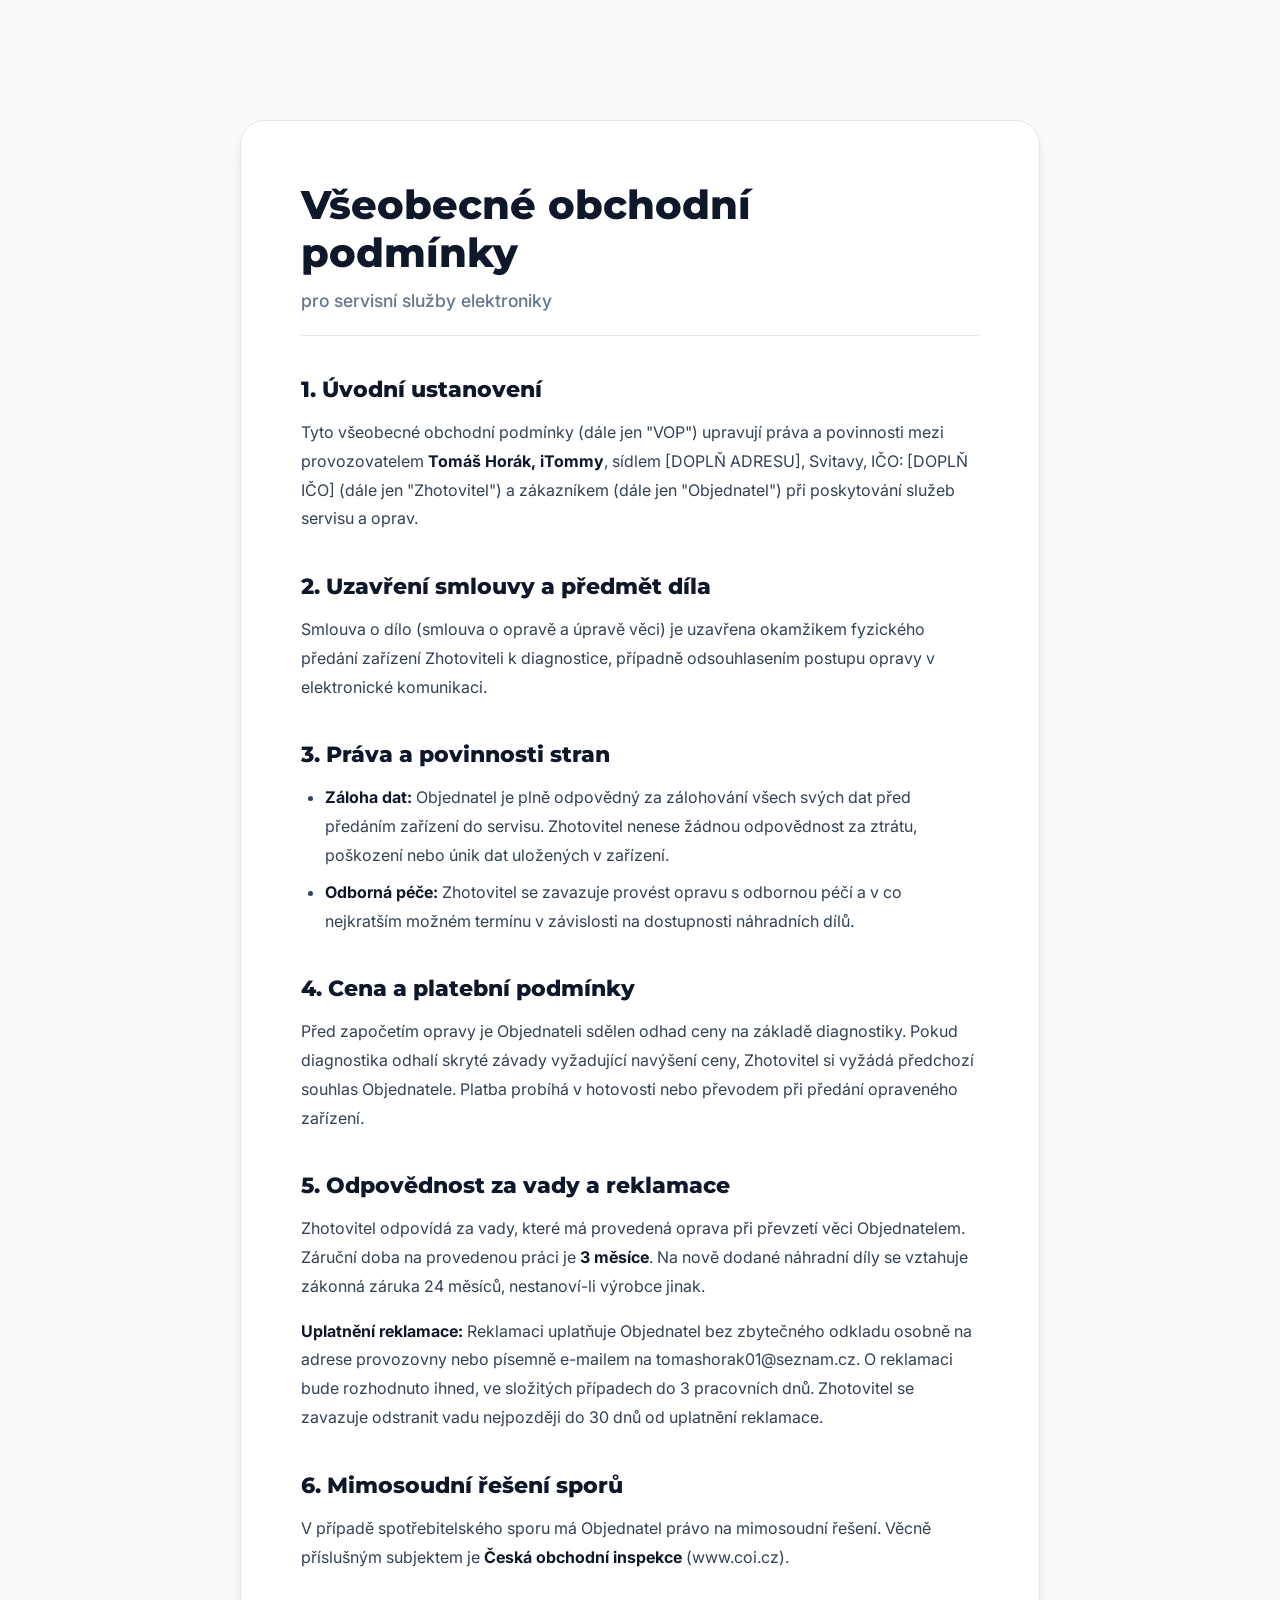
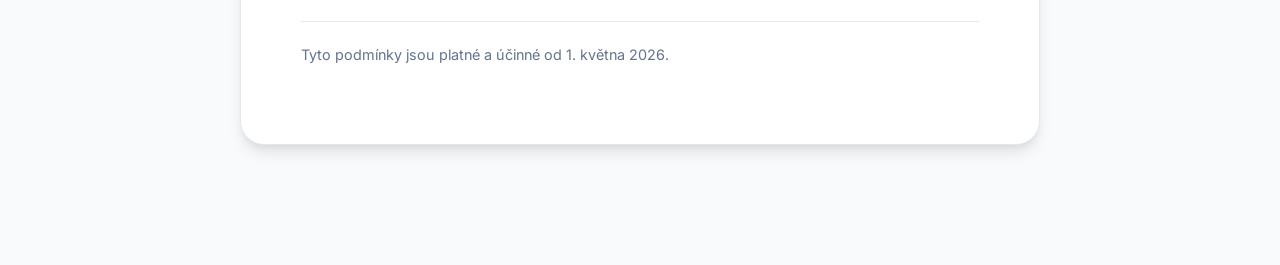
==== podminky.html @ 727a4d69 "Uploadnutí webu itommy na hosting githubu první commit" ====
<!DOCTYPE html>
<html lang="cs">
<head>
    <meta charset="UTF-8">
    <meta name="viewport" content="width=device-width, initial-scale=1.0">
    <title>Obchodní podmínky | iTommy</title>
    <link rel="stylesheet" href="style.css">
    <link rel="preconnect" href="https://fonts.googleapis.com">
    <link rel="preconnect" href="https://fonts.gstatic.com" crossorigin>
    <link href="https://fonts.googleapis.com/css2?family=Inter:wght@400;500;600;700&family=Montserrat:wght@700;800&display=swap" rel="stylesheet">
    <link rel="icon" type="image/png" sizes="96x96" href="favicon-96x96.png">
<link rel="icon" type="image/svg+xml" href="favicon.svg">
<link rel="shortcut icon" href="favicon.ico">
<link rel="apple-touch-icon" href="apple-touch-icon.png">
<meta name="apple-mobile-web-app-title" content="iTommy">
<link rel="manifest" href="manifest.webmanifest">
</head>
<body>
    <main>
        <section class="section-legal">
            <div class="container legal-container">
                <div class="legal-intro">
                    <h2>Všeobecné obchodní podmínky</h2>
                    <p>pro servisní služby elektroniky</p>
                </div>
                <div class="legal-content">
                    <h3>1. Úvodní ustanovení</h3>
                    <p>Tyto všeobecné obchodní podmínky (dále jen "VOP") upravují práva a povinnosti mezi provozovatelem <strong>Tomáš Horák, iTommy</strong>, sídlem [DOPLŇ ADRESU], Svitavy, IČO: [DOPLŇ IČO] (dále jen "Zhotovitel") a zákazníkem (dále jen "Objednatel") při poskytování služeb servisu a oprav.</p>

                    <h3>2. Uzavření smlouvy a předmět díla</h3>
                    <p>Smlouva o dílo (smlouva o opravě a úpravě věci) je uzavřena okamžikem fyzického předání zařízení Zhotoviteli k diagnostice, případně odsouhlasením postupu opravy v elektronické komunikaci.</p>

                    <h3>3. Práva a povinnosti stran</h3>
                    <ul>
                        <li><strong>Záloha dat:</strong> Objednatel je plně odpovědný za zálohování všech svých dat před předáním zařízení do servisu. Zhotovitel nenese žádnou odpovědnost za ztrátu, poškození nebo únik dat uložených v zařízení.</li>
                        <li><strong>Odborná péče:</strong> Zhotovitel se zavazuje provést opravu s odbornou péčí a v co nejkratším možném termínu v závislosti na dostupnosti náhradních dílů.</li>
                    </ul>

                    <h3>4. Cena a platební podmínky</h3>
                    <p>Před započetím opravy je Objednateli sdělen odhad ceny na základě diagnostiky. Pokud diagnostika odhalí skryté závady vyžadující navýšení ceny, Zhotovitel si vyžádá předchozí souhlas Objednatele. Platba probíhá v hotovosti nebo převodem při předání opraveného zařízení.</p>

                    <h3>5. Odpovědnost za vady a reklamace</h3>
                    <p>Zhotovitel odpovídá za vady, které má provedená oprava při převzetí věci Objednatelem. Záruční doba na provedenou práci je <strong>3 měsíce</strong>. Na nově dodané náhradní díly se vztahuje zákonná záruka 24 měsíců, nestanoví-li výrobce jinak.</p>
                    <p><strong>Uplatnění reklamace:</strong> Reklamaci uplatňuje Objednatel bez zbytečného odkladu osobně na adrese provozovny nebo písemně e-mailem na tomashorak01@seznam.cz. O reklamaci bude rozhodnuto ihned, ve složitých případech do 3 pracovních dnů. Zhotovitel se zavazuje odstranit vadu nejpozději do 30 dnů od uplatnění reklamace.</p>

                    <h3>6. Mimosoudní řešení sporů</h3>
                    <p>V případě spotřebitelského sporu má Objednatel právo na mimosoudní řešení. Věcně příslušným subjektem je <strong>Česká obchodní inspekce</strong> (www.coi.cz).</p>

                    <p class="legal-footer-note">Tyto podmínky jsou platné a účinné od 1. května 2026.</p>
                </div>
            </div>
        </section>
    </main>
</body>
</html>
---- style.css ----
/* iTommy - MODERN DESIGN SYSTEM */

:root {
    --primary: #0f172a;
    --accent: #2563eb;
    --accent-hover: #1d4ed8;
    --text: #334155;
    --text-light: #64748b;
    --bg-light: #f8fafc;
    --bg-white: #ffffff;
    --border: #e2e8f0;
    --radius-lg: 24px;
    --radius-md: 12px;
    --shadow: 0 10px 15px -3px rgba(0, 0, 0, 0.1), 0 4px 6px -2px rgba(0, 0, 0, 0.05);
    --font-main: 'Inter', sans-serif;
    --font-head: 'Montserrat', sans-serif;
    --container-width: 1200px;
}

* {
    box-sizing: border-box;
    margin: 0;
    padding: 0;
}

html {
    scroll-behavior: smooth;
    overflow-x: hidden; 
}

body {
    font-family: var(--font-main);
    color: var(--text);
    line-height: 1.6;
    background: var(--bg-white);
    -webkit-font-smoothing: antialiased;
    overflow-x: hidden;
}

img {
    max-width: 100%;
    display: block;
}

h1, h2, h3, h4 {
    font-family: var(--font-head);
    color: var(--primary);
    font-weight: 800;
    line-height: 1.2;
}

a {
    text-decoration: none;
    transition: 0.3s;
}

ul {
    list-style: none;
}

.container {
    max-width: var(--container-width);
    margin: 0 auto;
    padding: 0 24px;
}

/* Navigation */
.navbar {
    height: 85px;
    background: rgba(255, 255, 255, 0.98);
    backdrop-filter: blur(15px);
    position: sticky;
    top: 0;
    z-index: 2000;
    border-bottom: 1px solid var(--border);
    display: flex;
    align-items: center;
}

.nav-container {
    display: flex;
    justify-content: space-between;
    align-items: center;
    width: 100%;
}

.brand {
    display: flex;
    align-items: center;
    gap: 10px;
    z-index: 2100;
}

.logo-icon {
    font-size: 1.5rem;
}

.logo-text {
    font-family: var(--font-head);
    font-weight: 800;
    font-size: 1.4rem;
    color: var(--primary);
}

.logo-text span {
    color: var(--accent);
}

.nav-desktop {
    display: block;
}

.nav-list {
    display: flex;
    gap: 40px;
}

.nav-list a {
    color: var(--text);
    font-weight: 600;
    font-size: 0.95rem;
}

.nav-list a:hover {
    color: var(--accent);
}

.header-actions {
    display: flex;
    align-items: center;
    gap: 20px;
}

.hamburger {
    display: none;
    flex-direction: column;
    justify-content: space-between;
    width: 28px;
    height: 20px;
    background: transparent;
    border: none;
    cursor: pointer;
    z-index: 2200;
}

.hamburger .line {
    width: 100%;
    height: 3px;
    background: var(--primary);
    border-radius: 4px;
    transition: 0.3s cubic-bezier(0.68, -0.6, 0.32, 1.6);
}

.hamburger.is-active .line:nth-child(1) {
    transform: translateY(8.5px) rotate(45deg);
}

.hamburger.is-active .line:nth-child(2) {
    opacity: 0;
}

.hamburger.is-active .line:nth-child(3) {
    transform: translateY(-8.5px) rotate(-45deg);
}

.mobile-menu {
    position: fixed;
    top: 0;
    right: -100%;
    width: 100%;
    height: 100vh;
    background: var(--bg-white);
    z-index: 2050;
    padding: 120px 40px;
    transition: 0.5s cubic-bezier(0.77, 0, 0.175, 1);
}

.mobile-menu.is-open {
    right: 0;
}

.mobile-nav-links {
    display: flex;
    flex-direction: column;
    gap: 30px;
    text-align: center;
}

.mobile-nav-links a {
    font-size: 1.8rem;
    font-weight: 800;
    color: var(--primary);
}

/* Hero */
.hero {
    padding: 100px 0;
    background: radial-gradient(at top left, #f1f5f9 0%, #ffffff 70%);
}

.hero-grid {
    display: grid;
    grid-template-columns: 1.2fr 1fr;
    gap: 60px;
    align-items: center;
}

.pre-title {
    color: var(--accent);
    font-weight: 700;
    text-transform: uppercase;
    font-size: 0.85rem;
    letter-spacing: 2px;
    margin-bottom: 20px;
    display: block;
}

.hero h1 {
    font-size: 3.8rem;
    line-height: 1.1;
    margin-bottom: 30px;
}

.hero p {
    font-size: 1.25rem;
    color: var(--text-light);
    margin-bottom: 45px;
    max-width: 550px;
}

.hero-btns {
    display: flex;
    gap: 20px;
    margin-bottom: 30px;
    flex-wrap: wrap;
}

.hero-badges {
    display: flex;
    flex-wrap: wrap;
    gap: 14px;
}

.hero-badges span {
    display: inline-flex;
    align-items: center;
    padding: 10px 14px;
    background: rgba(37, 99, 235, 0.08);
    color: var(--primary);
    border: 1px solid rgba(37, 99, 235, 0.12);
    border-radius: 999px;
    font-weight: 600;
    font-size: 0.95rem;
}

.hero-image img {
    width: 100%;
    border-radius: var(--radius-lg);
    box-shadow: var(--shadow);
    object-fit: cover;
}

/* Buttons */
.btn {
    display: inline-block;
    padding: 16px 32px;
    border-radius: var(--radius-md);
    font-weight: 700;
    transition: 0.3s;
    border: none;
    cursor: pointer;
    text-align: center;
}

.btn-primary {
    background: var(--primary);
    color: white;
}

.btn-accent {
    background: var(--accent);
    color: white;
}

.btn-secondary {
    background: white;
    color: var(--primary);
    border: 1px solid var(--border);
}

.btn-full {
    width: 100%;
}

.btn:hover {
    transform: translateY(-3px);
    box-shadow: var(--shadow);
    filter: brightness(1.05);
}

.btn-accent:hover {
    background: var(--accent-hover);
}

/* Shared section intro */
.section-intro {
    text-align: center;
    margin-bottom: 70px;
}

.section-intro h2 {
    font-size: 2.8rem;
    margin-bottom: 20px;
}

.section-intro p {
    max-width: 700px;
    margin: 0 auto;
    color: var(--text-light);
    font-size: 1.05rem;
}

/* Services */
.section-services {
    padding: 120px 0;
    background: var(--bg-light);
}

.services-grid {
    display: grid;
    grid-template-columns: repeat(auto-fit, minmax(260px, 1fr));
    gap: 30px;
}

.s-card {
    background: var(--bg-white);
    padding: 40px 32px;
    border-radius: var(--radius-lg);
    border: 1px solid var(--border);
    transition: 0.4s;
}

.s-card:hover {
    transform: translateY(-12px);
    border-color: var(--accent);
    box-shadow: var(--shadow);
}

.s-icon {
    font-size: 3rem;
    margin-bottom: 25px;
    display: block;
}

.s-card h3 {
    margin-bottom: 14px;
    font-size: 1.35rem;
}

.s-card p {
    color: var(--text-light);
    font-size: 1rem;
}

.s-card.highlight {
    background: var(--primary);
    color: white;
}

.s-card.highlight h3,
.s-card.highlight p {
    color: white;
}

/* Pricing */
.section-pricing {
    padding: 120px 0;
    background: var(--bg-white);
}

.price-box {
    display: grid;
    grid-template-columns: 1fr 1fr;
    gap: 80px;
    background: var(--bg-white);
    border: 1px solid var(--border);
    padding: 60px;
    border-radius: 40px;
    box-shadow: var(--shadow);
}

.price-column {
    display: flex;
    flex-direction: column;
}

.price-cat {
    font-weight: 800;
    color: var(--accent);
    text-transform: uppercase;
    letter-spacing: 1px;
    margin-bottom: 30px;
}

.p-row {
    display: flex;
    justify-content: space-between;
    align-items: flex-start;
    gap: 20px;
    padding: 18px 0;
    border-bottom: 1px solid var(--border);
}

.p-row:last-child {
    border-bottom: none;
}

.p-row span {
    color: var(--text);
    font-weight: 500;
    flex: 1;
}

.p-row strong {
    color: var(--primary);
    font-weight: 800;
    white-space: nowrap;
}

.p-row.active span,
.p-row.active strong {
    color: var(--accent);
}

.price-footer {
    margin-top: 24px;
    text-align: center;
    color: var(--text-light);
    font-size: 0.95rem;
}

/* Contact */
.section-contact {
    padding: 120px 0;
}

.contact-wrapper {
    display: grid;
    grid-template-columns: 480px 1fr;
    border-radius: 40px;
    overflow: hidden;
    box-shadow: 0 40px 100px -20px rgba(15, 23, 42, 0.15);
}

.contact-sidebar {
    background: var(--primary);
    color: white;
    padding: 70px;
}

.contact-sidebar h2 {
    color: white;
    font-size: 2.5rem;
    margin-bottom: 20px;
}

.contact-sidebar > .sidebar-content > p {
    color: rgba(255, 255, 255, 0.78);
    margin-bottom: 40px;
    font-size: 1.05rem;
}

.contact-info-list,
.info-list {
    display: grid;
    gap: 32px;
}

.info-item {
    display: flex;
    gap: 18px;
    align-items: flex-start;
}

.info-item .icon {
    font-size: 1.4rem;
    color: var(--accent);
    line-height: 1.2;
}

.info-item strong {
    display: block;
    font-size: 0.8rem;
    text-transform: uppercase;
    color: #93c5fd;
    margin-bottom: 5px;
    letter-spacing: 0.5px;
}

.info-item p,
.info-item a {
    color: white;
    font-size: 1.05rem;
    font-weight: 500;
}

.contact-main {
    background: white;
    padding: 70px;
}

.contact-form h3 {
    margin-bottom: 30px;
    font-size: 2rem;
}

.form-grid {
    display: grid;
    grid-template-columns: 1fr 1fr;
    gap: 24px;
}

.form-grid .full {
    grid-column: 1 / -1;
}

.field label {
    display: block;
    font-weight: 700;
    margin-bottom: 10px;
    font-size: 0.9rem;
    color: var(--text-light);
}

.field input,
.field select,
.field textarea {
    width: 100%;
    padding: 16px;
    border: 1px solid var(--border);
    border-radius: 12px;
    font-family: inherit;
    font-size: 1rem;
    transition: 0.3s;
    background: white;
    color: var(--text);
}

.field input:focus,
.field select:focus,
.field textarea:focus {
    outline: none;
    border-color: var(--accent);
    box-shadow: 0 0 0 4px rgba(37, 99, 235, 0.1);
}

/* Footer */
.footer {
    padding: 80px 0;
    background: var(--bg-light);
    border-top: 1px solid var(--border);
}

.footer-content {
    display: flex;
    justify-content: space-between;
    align-items: center;
    gap: 30px;
    flex-wrap: wrap;
}

.footer-logo p {
    margin-top: 10px;
    color: var(--text-light);
}

.footer-bottom {
    display: flex;
    justify-content: space-between;
    align-items: center;
    width: 100%;
    flex-wrap: wrap;
    gap: 20px;
    margin-top: 20px;
}

.footer-bottom p {
    color: var(--text-light);
    font-size: 0.95rem;
}

.footer-links {
    display: flex;
    gap: 20px;
}

.footer-links a {
    color: var(--text-light);
    font-size: 0.95rem;
    font-weight: 500;
}

.footer-links a:hover {
    color: var(--accent);
}

/* Mobile CTA */
.mobile-cta {
    position: fixed;
    bottom: 0;
    width: 100%;
    display: none;
    grid-template-columns: 1fr 1fr;
    z-index: 1000;
}

.m-cta {
    padding: 18px 16px;
    text-align: center;
    font-weight: 800;
    color: white;
    font-size: 1rem;
}

.m-cta.call {
    background: #16a34a;
}

.m-cta.write {
    background: var(--accent);
}

/* Cookies */
.cookie-box {
    position: fixed;
    bottom: 30px;
    left: 30px;
    right: 30px;
    background: var(--primary);
    color: white;
    padding: 25px;
    border-radius: 20px;
    display: none;
    z-index: 3000;
    box-shadow: 0 20px 50px rgba(0, 0, 0, 0.3);
}

.cookie-box p {
    display: flex;
    justify-content: space-between;
    align-items: center;
    gap: 20px;
    flex-wrap: wrap;
}

.cookie-box button {
    background: var(--accent);
    color: white;
    border: none;
    border-radius: 10px;
    padding: 12px 18px;
    font-weight: 700;
    cursor: pointer;
}

/* Responsive */
@media (max-width: 1024px) {
    .nav-desktop,
    .btn-nav-cta {
        display: none;
    }

    .hamburger {
        display: flex;
    }

    .hero-grid,
    .price-box,
    .contact-wrapper {
        grid-template-columns: 1fr;
    }

    .hero h1 {
        font-size: 2.8rem;
    }

    .price-box,
    .contact-sidebar,
    .contact-main {
        padding: 40px;
    }

    .mobile-cta {
        display: grid;
    }

    body {
        padding-bottom: 70px;
    }
}

@media (max-width: 768px) {
    .hero {
        padding: 70px 0;
    }

    .section-services,
    .section-pricing,
    .section-contact {
        padding: 80px 0;
    }

    .section-intro h2 {
        font-size: 2.2rem;
    }

    .hero h1 {
        font-size: 2.3rem;
    }

    .hero p {
        font-size: 1.05rem;
        margin: 0 auto 30px auto;
    }

    .price-box {
        gap: 40px;
        border-radius: 24px;
    }

    .contact-wrapper {
        border-radius: 24px;
    }

    .contact-sidebar,
    .contact-main {
        padding: 32px 24px;
    }

    .hero-text {
        text-align: center;
    }

    .hero-btns {
        justify-content: center;
    }

    .hero-badges {
        justify-content: center;
        align-items: center;
    }

    .s-card {
        text-align: center;
    }

    .s-icon {
        margin-left: auto;
        margin-right: auto;
    }
}

@media (max-width: 600px) {
    .container {
        padding: 0 18px;
    }

    .navbar {
        height: 76px;
    }

    .logo-text {
        font-size: 1.2rem;
    }

    .mobile-menu {
        padding: 110px 24px 40px;
    }

    .mobile-nav-links a {
        font-size: 1.4rem;
    }

    .hero-btns {
        flex-direction: column;
    }

    /* ZDE JE OPRAVENÁ SEKCE PRO MOBILNÍ ŠTÍTKY */
    .hero-badges {
        flex-direction: row;
        flex-wrap: wrap;
        justify-content: center;
        gap: 8px;
    }

    .hero-badges span {
        font-size: 0.8rem;
        padding: 6px 10px;
    }
    /* KONEC OPRAVY PRO ŠTÍTKY */

    .form-grid {
        grid-template-columns: 1fr;
    }

    .p-row {
        flex-direction: column;
        align-items: flex-start;
        background: var(--bg-light);
        padding: 16px;
        border-radius: var(--radius-md);
        margin-bottom: 12px;
        border: 1px solid var(--border) !important;
        gap: 6px;
    }

    .p-row:last-child {
        margin-bottom: 0;
    }

    .p-row span {
        font-size: 0.95rem;
        line-height: 1.4;
        width: 100%;
    }

    .p-row strong {
        font-size: 1.15rem;
        color: var(--accent);
        white-space: normal;
        margin-top: 4px;
        display: block;
    }

    .p-row.active {
        background: rgba(37, 99, 235, 0.05);
        border-color: rgba(37, 99, 235, 0.2) !important;
    }

    .price-box {
        padding: 16px;
        background: transparent;
        border: none;
        box-shadow: none;
        gap: 30px;
    }

    .price-cat {
        text-align: center;
        margin-bottom: 20px;
    }

    .footer-content {
        flex-direction: column;
        align-items: flex-start;
    }

    .cookie-box {
        left: 16px;
        right: 16px;
        bottom: 16px;
        padding: 18px;
    }

    .cookie-box p {
        flex-direction: column;
        align-items: flex-start;
    }
}

/* Skrytí mobilního menu pro desktop */
@media (min-width: 1025px) {
    .mobile-menu {
        display: none !important;
    }
}

/* Zobrazení karet vedle sebe pro desktop - specificky podle sekcí */
@media (min-width: 1200px) {
    #sluzby .services-grid {
        grid-template-columns: repeat(5, 1fr);
        gap: 20px;
    }

    #sluzby .s-card {
        padding: 30px 24px;
    }

    #proces .services-grid {
        grid-template-columns: repeat(4, 1fr);
    }
}

/* Právní dokumenty (GDPR, VOP) */
.section-legal {
    padding: 120px 0;
    background: var(--bg-light);
}

.legal-container {
    max-width: 800px;
    background: var(--bg-white);
    padding: 60px;
    border-radius: var(--radius-lg);
    box-shadow: var(--shadow);
    border: 1px solid var(--border);
}

.legal-intro {
    text-align: left;
    margin-bottom: 40px;
    padding-bottom: 20px;
    border-bottom: 1px solid var(--border);
}

.legal-intro h2 {
    font-size: 2.5rem;
    margin-bottom: 10px;
}

.legal-intro p {
    color: var(--text-light);
    font-size: 1.1rem;
    font-weight: 500;
}

.legal-content {
    color: var(--text);
    font-size: 1rem;
    line-height: 1.8;
}

.legal-content h3 {
    margin-top: 40px;
    margin-bottom: 15px;
    font-size: 1.4rem;
    color: var(--primary);
}

.legal-content p {
    margin-bottom: 16px;
}

.legal-content ul {
    list-style-type: disc;
    margin-left: 24px;
    margin-bottom: 24px;
}

.legal-content li {
    margin-bottom: 8px;
}

.legal-content strong {
    color: var(--primary);
    font-weight: 700;
}

.legal-footer-note {
    margin-top: 50px;
    font-size: 0.9rem;
    color: var(--text-light);
    border-top: 1px solid var(--border);
    padding-top: 20px;
}

@media (max-width: 768px) {
    .section-legal {
        padding: 80px 0;
    }
    
    .legal-container {
        padding: 32px 24px;
        border-radius: var(--radius-md);
    }

    .legal-intro h2 {
        font-size: 2rem;
    }
}
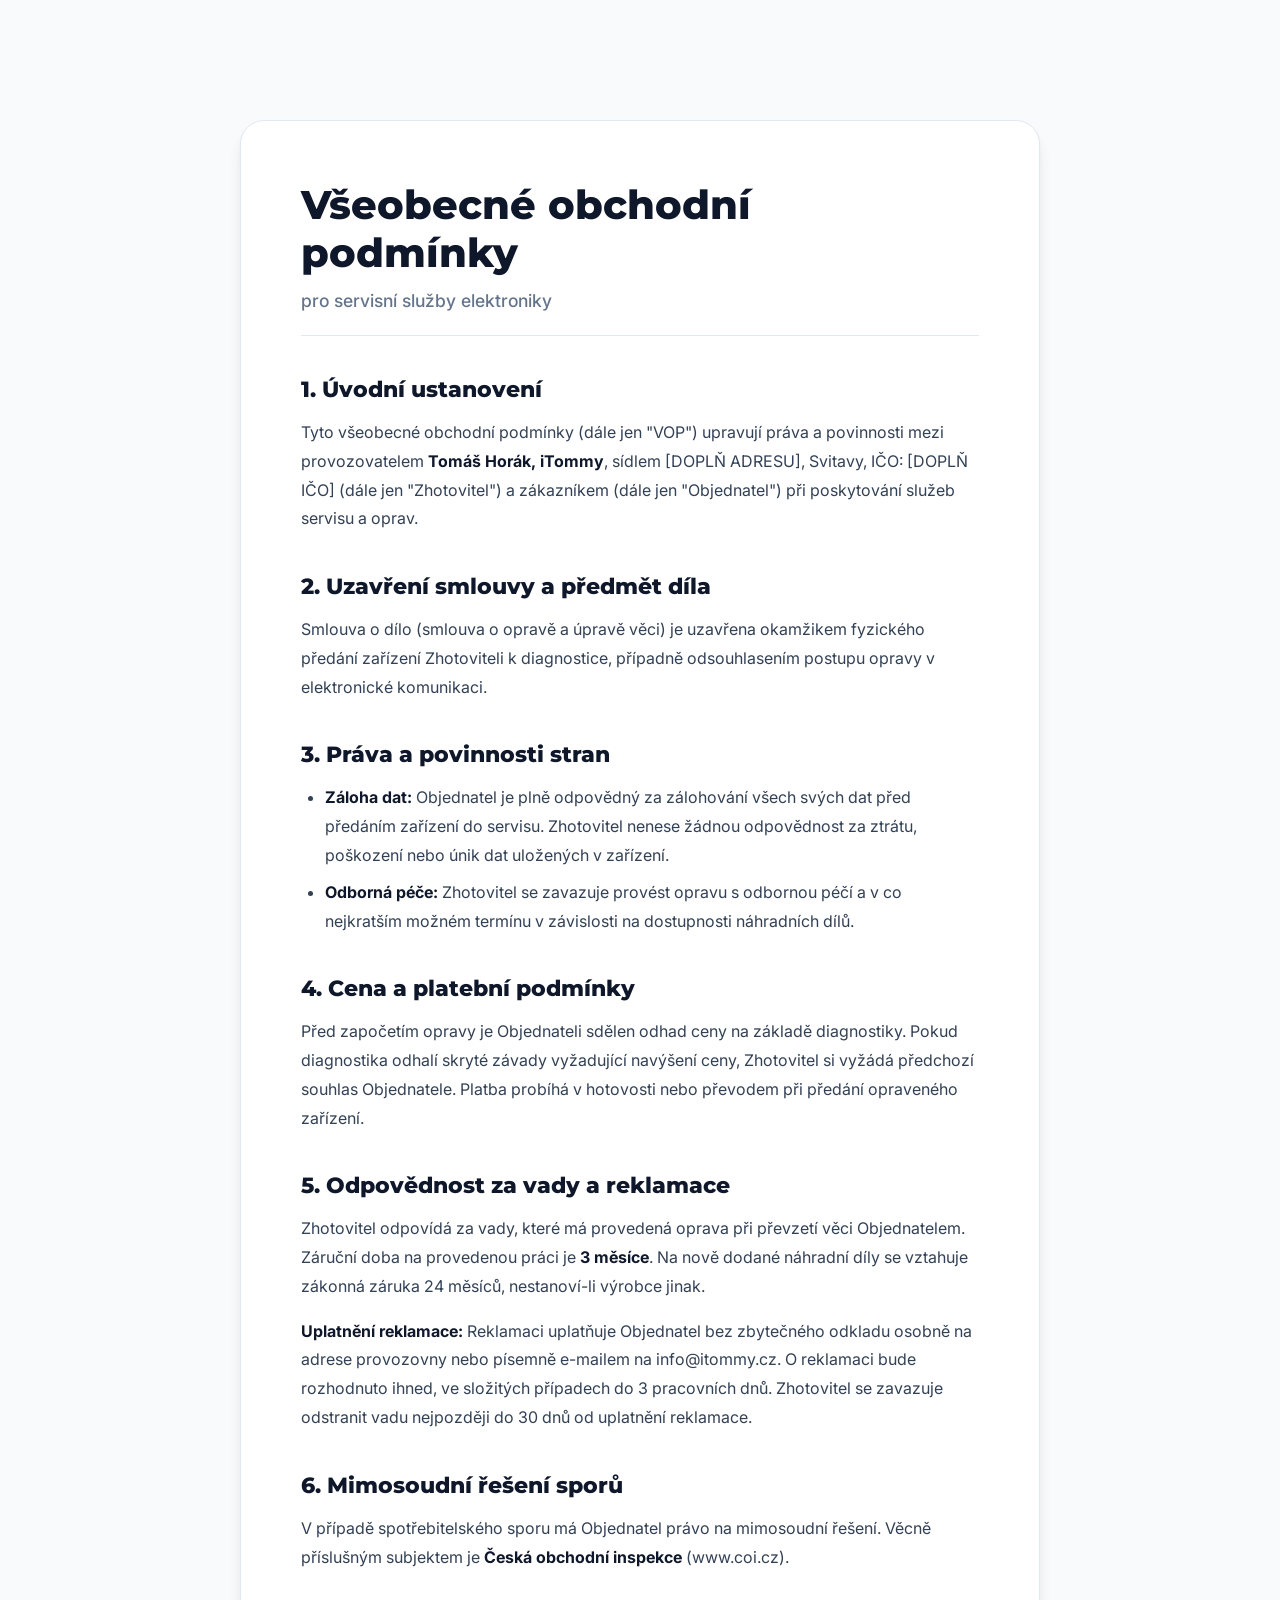
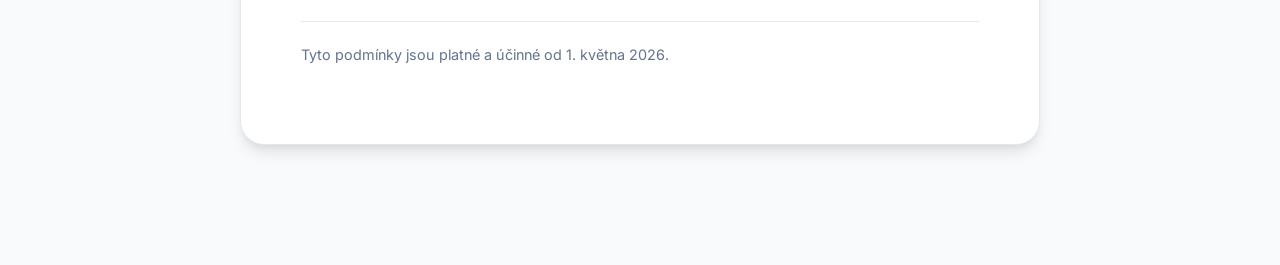
==== commit 025ba101: "Update podminky.html" ====
--- a/podminky.html
+++ b/podminky.html
@@ -41,7 +41,7 @@
 
                     <h3>5. Odpovědnost za vady a reklamace</h3>
                     <p>Zhotovitel odpovídá za vady, které má provedená oprava při převzetí věci Objednatelem. Záruční doba na provedenou práci je <strong>3 měsíce</strong>. Na nově dodané náhradní díly se vztahuje zákonná záruka 24 měsíců, nestanoví-li výrobce jinak.</p>
-                    <p><strong>Uplatnění reklamace:</strong> Reklamaci uplatňuje Objednatel bez zbytečného odkladu osobně na adrese provozovny nebo písemně e-mailem na tomashorak01@seznam.cz. O reklamaci bude rozhodnuto ihned, ve složitých případech do 3 pracovních dnů. Zhotovitel se zavazuje odstranit vadu nejpozději do 30 dnů od uplatnění reklamace.</p>
+                    <p><strong>Uplatnění reklamace:</strong> Reklamaci uplatňuje Objednatel bez zbytečného odkladu osobně na adrese provozovny nebo písemně e-mailem na info@itommy.cz. O reklamaci bude rozhodnuto ihned, ve složitých případech do 3 pracovních dnů. Zhotovitel se zavazuje odstranit vadu nejpozději do 30 dnů od uplatnění reklamace.</p>
 
                     <h3>6. Mimosoudní řešení sporů</h3>
                     <p>V případě spotřebitelského sporu má Objednatel právo na mimosoudní řešení. Věcně příslušným subjektem je <strong>Česká obchodní inspekce</strong> (www.coi.cz).</p>
@@ -52,4 +52,4 @@
         </section>
     </main>
 </body>
-</html>+</html>
